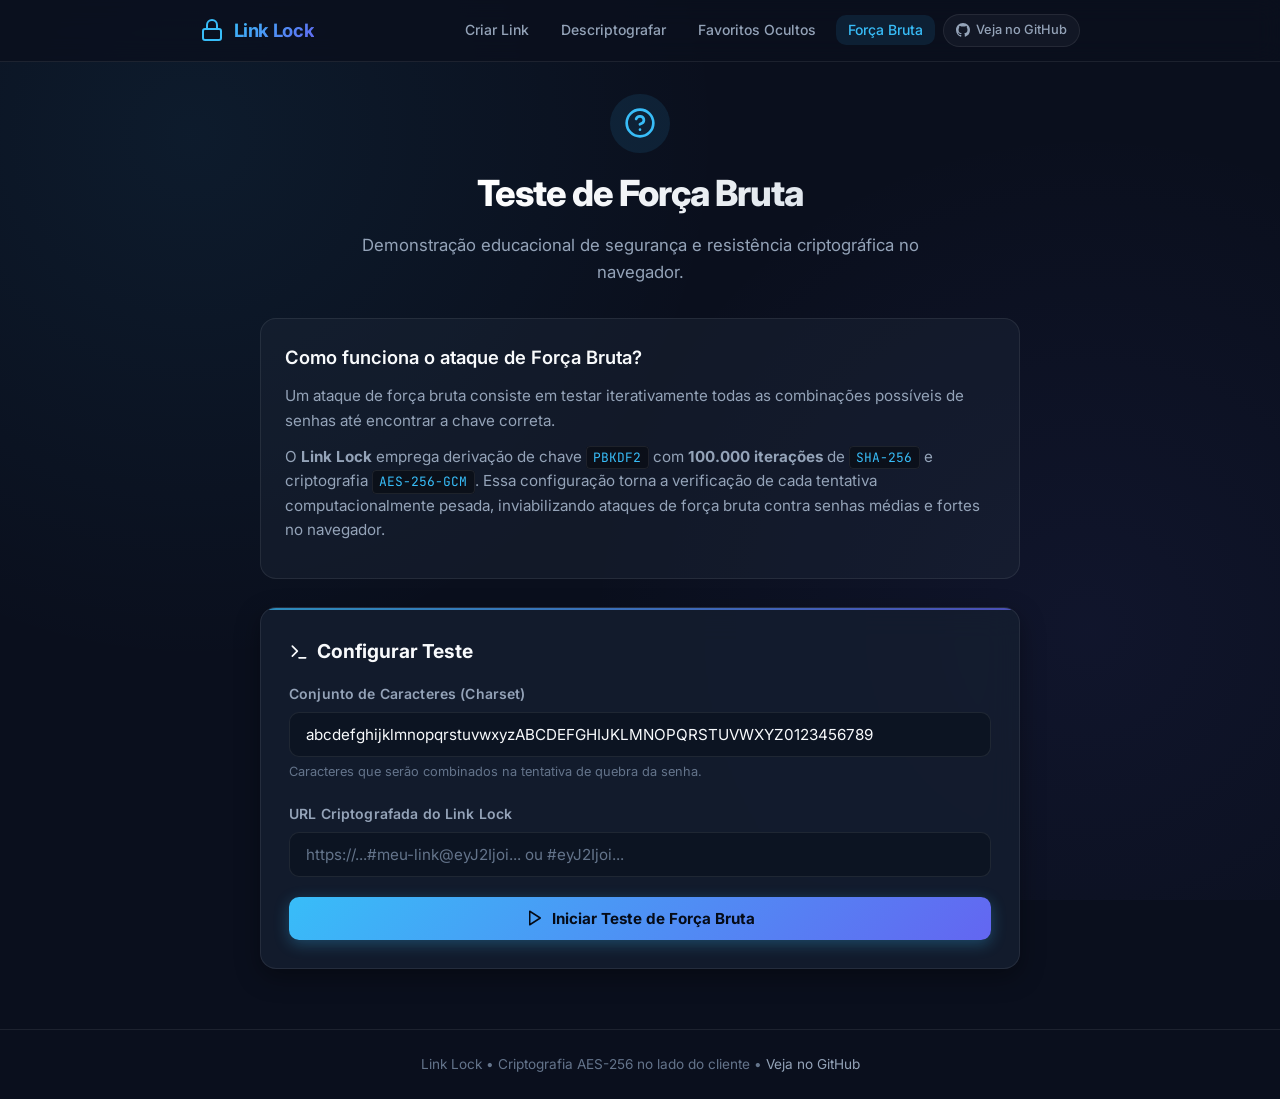
==== bruteforce/index.html @ 28303c62 "feat: interface moderna, tema escuro, traducao PT-BR e links personalizados com verificacao de dupli" ====
<!DOCTYPE html>
<html lang="pt-BR">

<head>
  <!-- Metadados -->
  <meta charset="utf-8" />
  <meta name="author" content="DougRetroGames / Link Lock" />
  <meta name="description" content="Ferramenta de teste de força bruta para links criptografados pelo Link Lock." />
  <meta name="viewport" content="width=device-width, initial-scale=1.0, user-scalable=yes" />

  <link rel="shortcut icon" type="image/x-icon" href="../favicon.ico">

  <title>Link Lock - Teste de Força Bruta</title>

  <!-- Estilos -->
  <link rel="stylesheet" href="../style.css" type="text/css" />

  <!-- Scripts -->
  <script type="text/javascript" src="../b64.js"></script>
  <script type="text/javascript" src="../api.js"></script>
  <script type="text/javascript" src="bruteforce.js"></script>
</head>

<body>
  <!-- Cabeçalho & Navegação -->
  <header class="site-header">
    <div class="header-container">
      <a href="../create" class="brand">
        <svg class="brand-icon" viewBox="0 0 24 24" fill="none" stroke="currentColor" stroke-width="2" stroke-linecap="round" stroke-linejoin="round">
          <rect x="3" y="11" width="18" height="11" rx="2" ry="2"></rect>
          <path d="M7 11V7a5 5 0 0 1 10 0v4"></path>
        </svg>
        <span>Link Lock</span>
      </a>
      <nav>
        <ul class="nav-links">
          <li><a href="../create" class="nav-link">Criar Link</a></li>
          <li><a href="../decrypt" class="nav-link">Descriptografar</a></li>
          <li><a href="../hidden" class="nav-link">Favoritos Ocultos</a></li>
          <li><a href="../bruteforce" class="nav-link active">Força Bruta</a></li>
          <li>
            <a href="https://github.com/dougretrogames/link-lock" target="_blank" class="github-badge" rel="noreferrer">
              <svg width="14" height="14" viewBox="0 0 24 24" fill="currentColor">
                <path d="M12 0C5.37 0 0 5.37 0 12c0 5.31 3.435 9.795 8.205 11.385.6.105.825-.255.825-.57 0-.285-.015-1.23-.015-2.235-3.015.555-3.795-.735-4.035-1.41-.135-.345-.72-1.41-1.23-1.695-.42-.225-1.02-.78-.015-.795.945-.015 1.62.87 1.845 1.23 1.08 1.815 2.805 1.305 3.495.99.105-.78.42-1.305.765-1.605-2.67-.3-5.46-1.335-5.46-5.925 0-1.305.465-2.385 1.23-3.225-.12-.3-.54-1.53.12-3.18 0 0 1.005-.315 3.3 1.23.96-.27 1.98-.405 3-.405s2.04.135 3 .405c2.295-1.56 3.3-1.23 3.3-1.23.66 1.65.24 2.88.12 3.18.765.84 1.23 1.905 1.23 3.225 0 4.605-2.805 5.625-5.475 5.925.435.375.81 1.095.81 2.22 0 1.605-.015 2.895-.015 3.3 0 .315.225.69.825.57A12.02 12.02 0 0024 12c0-6.63-5.37-12-12-12z"/>
              </svg>
              Veja no GitHub
            </a>
          </li>
        </ul>
      </nav>
    </div>
  </header>

  <main class="main-content">
    <!-- Aviso para navegadores sem JavaScript -->
    <noscript>
      <div class="noscript-warning">
        <h3>JavaScript Desativado</h3>
        <p>Você precisa ativar o JavaScript no seu navegador para utilizar a ferramenta de força bruta.</p>
      </div>
    </noscript>

    <!-- Hero Header -->
    <section class="page-header">
      <div style="display: inline-flex; padding: 0.85rem; background: rgba(56, 189, 248, 0.1); border-radius: var(--radius-full); margin-bottom: 0.75rem; color: var(--accent-primary);">
        <svg width="32" height="32" viewBox="0 0 24 24" fill="none" stroke="currentColor" stroke-width="2" stroke-linecap="round" stroke-linejoin="round">
          <circle cx="12" cy="12" r="10"></circle>
          <path d="M9.09 9a3 3 0 0 1 5.83 1c0 2-3 3-3 3"></path>
          <line x1="12" y1="17" x2="12.01" y2="17"></line>
        </svg>
      </div>
      <h1>Teste de Força Bruta</h1>
      <p>Demonstração educacional de segurança e resistência criptográfica no navegador.</p>
    </section>

    <!-- Informações de Segurança -->
    <div class="info-card">
      <h2>Como funciona o ataque de Força Bruta?</h2>
      <p>
        Um ataque de força bruta consiste em testar iterativamente todas as combinações possíveis de senhas até encontrar a chave correta.
      </p>
      <p>
        O <strong>Link Lock</strong> emprega derivação de chave <code>PBKDF2</code> com <strong>100.000 iterações</strong> de <code>SHA-256</code> e criptografia <code>AES-256-GCM</code>. 
        Essa configuração torna a verificação de cada tentativa computacionalmente pesada, inviabilizando ataques de força bruta contra senhas médias e fortes no navegador.
      </p>
    </div>

    <!-- Formulário Principal -->
    <div class="card form">
      <h2 class="card-title">
        <svg width="20" height="20" viewBox="0 0 24 24" fill="none" stroke="currentColor" stroke-width="2" stroke-linecap="round" stroke-linejoin="round">
          <polyline points="4 17 10 11 4 5"></polyline>
          <line x1="12" y1="19" x2="20" y2="19"></line>
        </svg>
        Configurar Teste
      </h2>

      <div class="form-group labeled-input">
        <label for="charset">Conjunto de Caracteres (Charset)</label>
        <input 
          type="text" 
          id="charset" 
          value="abcdefghijklmnopqrstuvwxyzABCDEFGHIJKLMNOPQRSTUVWXYZ0123456789" 
          placeholder="Ex: abcdef012345..." 
          required 
        />
        <small style="color: var(--text-muted); font-size: 0.8rem; display: block; margin-top: 0.35rem;">
          Caracteres que serão combinados na tentativa de quebra da senha.
        </small>
      </div>

      <div class="form-group labeled-input">
        <label for="encrypted-url">URL Criptografada do Link Lock</label>
        <input 
          type="url" 
          id="encrypted-url" 
          placeholder="https://...#meu-link@eyJ2Ijoi... ou #eyJ2Ijoi..." 
          oninput="hideStatus()" 
          required 
        />
      </div>

      <button id="bruteforce-btn" class="btn btn-primary btn-block" onclick="onBruteForce()">
        <svg width="18" height="18" viewBox="0 0 24 24" fill="none" stroke="currentColor" stroke-width="2" stroke-linecap="round" stroke-linejoin="round">
          <polygon points="5 3 19 12 5 21 5 3"></polygon>
        </svg>
        Iniciar Teste de Força Bruta
      </button>

      <div id="status-box" style="margin-top: 1rem; display: none;"></div>
    </div>

    <!-- Área de Saída -->
    <div class="card output" id="output-section" style="display: none;">
      <h2 class="card-title">
        <svg width="20" height="20" viewBox="0 0 24 24" fill="none" stroke="currentColor" stroke-width="2" stroke-linecap="round" stroke-linejoin="round">
          <polyline points="20 6 9 17 4 12"></polyline>
        </svg>
        Senha Descoberta com Sucesso!
      </h2>

      <div class="form-group">
        <label for="output">Senha Revelada</label>
        <div class="output-box">
          <input type="text" id="output" readonly />
        </div>
      </div>
    </div>
  </main>

  <!-- Rodapé -->
  <footer>
    <p>Link Lock &bull; Criptografia AES-256 no lado do cliente &bull; <a href="https://github.com/dougretrogames/link-lock" target="_blank" rel="noreferrer">Veja no GitHub</a></p>
  </footer>
</body>

</html>
---- style.css ----
/**
 * Link Lock - Modern Dark Theme Design System
 * Totalmente em Português do Brasil & Otimizado para UX
 */

@import url('https://fonts.googleapis.com/css2?family=Inter:wght@400;500;600;700&family=JetBrains+Mono:wght@400;500&display=swap');

:root {
  --bg-main: #0a0f1d;
  --bg-card: rgba(21, 30, 48, 0.85);
  --bg-card-hover: rgba(27, 39, 62, 0.95);
  --bg-input: rgba(13, 20, 34, 0.9);
  --bg-input-focus: rgba(15, 23, 42, 1);
  --bg-subtle: rgba(255, 255, 255, 0.04);
  
  --border-color: rgba(255, 255, 255, 0.08);
  --border-focus: #38bdf8;
  --border-glow: rgba(56, 189, 248, 0.25);
  
  --text-primary: #f8fafc;
  --text-secondary: #94a3b8;
  --text-muted: #64748b;
  
  --accent-primary: #38bdf8;
  --accent-primary-hover: #0ea5e9;
  --accent-emerald: #10b981;
  --accent-emerald-hover: #059669;
  --accent-gradient: linear-gradient(135deg, #38bdf8 0%, #6366f1 100%);
  --accent-gradient-hover: linear-gradient(135deg, #0ea5e9 0%, #4f46e5 100%);
  
  --danger: #f43f5e;
  --danger-bg: rgba(244, 63, 94, 0.12);
  --danger-border: rgba(244, 63, 94, 0.35);
  
  --success: #10b981;
  --success-bg: rgba(16, 185, 129, 0.12);
  --success-border: rgba(16, 185, 129, 0.35);
  
  --warning: #f59e0b;
  --warning-bg: rgba(245, 158, 11, 0.12);
  --warning-border: rgba(245, 158, 11, 0.35);

  --radius-sm: 6px;
  --radius-md: 10px;
  --radius-lg: 16px;
  --radius-full: 9999px;
  
  --shadow-sm: 0 2px 8px rgba(0, 0, 0, 0.2);
  --shadow-md: 0 8px 24px rgba(0, 0, 0, 0.35);
  --shadow-lg: 0 16px 40px rgba(0, 0, 0, 0.5);
  --shadow-glow: 0 0 25px rgba(56, 189, 248, 0.2);
  
  --transition-fast: 0.15s ease;
  --transition-normal: 0.25s cubic-bezier(0.4, 0, 0.2, 1);
}

/* Reset e Base */
*, *::before, *::after {
  box-sizing: border-box;
  margin: 0;
  padding: 0;
}

html {
  font-family: 'Inter', -apple-system, BlinkMacSystemFont, "Segoe UI", Roboto, sans-serif;
  background-color: var(--bg-main);
  color: var(--text-primary);
  line-height: 1.6;
  -webkit-font-smoothing: antialiased;
  -moz-osx-font-smoothing: grayscale;
  min-height: 100%;
}

body {
  min-height: 100vh;
  display: flex;
  flex-direction: column;
  background: 
    radial-gradient(circle at 15% 15%, rgba(56, 189, 248, 0.07) 0%, transparent 40%),
    radial-gradient(circle at 85% 70%, rgba(99, 102, 241, 0.07) 0%, transparent 40%),
    var(--bg-main);
  background-attachment: fixed;
  padding: 0;
  margin: 0;
}

/* Header & Navbar */
.site-header {
  border-bottom: 1px solid var(--border-color);
  background: rgba(10, 15, 29, 0.8);
  backdrop-filter: blur(12px);
  -webkit-backdrop-filter: blur(12px);
  position: sticky;
  top: 0;
  z-index: 100;
}

.header-container {
  max-width: 920px;
  margin: 0 auto;
  padding: 0.85rem 1.25rem;
  display: flex;
  justify-content: space-between;
  align-items: center;
  flex-wrap: wrap;
  gap: 0.75rem;
}

.brand {
  display: flex;
  align-items: center;
  gap: 0.6rem;
  text-decoration: none;
  color: var(--text-primary);
  font-weight: 700;
  font-size: 1.15rem;
  letter-spacing: -0.02em;
}

.brand-icon {
  width: 24px;
  height: 24px;
  color: var(--accent-primary);
}

.brand span {
  background: var(--accent-gradient);
  -webkit-background-clip: text;
  -webkit-text-fill-color: transparent;
}

.nav-links {
  display: flex;
  align-items: center;
  gap: 0.5rem;
  list-style: none;
  flex-wrap: wrap;
}

.nav-link {
  color: var(--text-secondary);
  text-decoration: none;
  font-size: 0.875rem;
  font-weight: 500;
  padding: 0.4rem 0.75rem;
  border-radius: var(--radius-md);
  transition: all var(--transition-fast);
}

.nav-link:hover {
  color: var(--text-primary);
  background: var(--bg-subtle);
}

.nav-link.active {
  color: var(--accent-primary);
  background: rgba(56, 189, 248, 0.1);
}

.github-badge {
  display: inline-flex;
  align-items: center;
  gap: 0.4rem;
  color: var(--text-secondary);
  background: var(--bg-subtle);
  border: 1px solid var(--border-color);
  padding: 0.35rem 0.75rem;
  border-radius: var(--radius-full);
  font-size: 0.8rem;
  font-weight: 500;
  text-decoration: none;
  transition: all var(--transition-fast);
}

.github-badge:hover {
  color: var(--text-primary);
  border-color: rgba(255, 255, 255, 0.2);
  background: rgba(255, 255, 255, 0.08);
}

/* Layout Principal */
.main-content {
  flex: 1;
  max-width: 800px;
  width: 100%;
  margin: 2rem auto;
  padding: 0 1.25rem;
}

/* Hero & Cabeçalhos de Página */
.page-header {
  text-align: center;
  margin-bottom: 2rem;
}

.page-header h1 {
  font-size: 2.25rem;
  font-weight: 800;
  letter-spacing: -0.03em;
  margin-bottom: 0.6rem;
  background: linear-gradient(135deg, #ffffff 30%, #cbd5e1 100%);
  -webkit-background-clip: text;
  -webkit-text-fill-color: transparent;
}

.page-header p {
  color: var(--text-secondary);
  font-size: 1.05rem;
  max-width: 580px;
  margin: 0 auto;
}

/* Cards e Contêineres */
.card {
  background: var(--bg-card);
  border: 1px solid var(--border-color);
  border-radius: var(--radius-lg);
  padding: 1.75rem;
  box-shadow: var(--shadow-md);
  backdrop-filter: blur(16px);
  -webkit-backdrop-filter: blur(16px);
  margin-bottom: 1.75rem;
  position: relative;
  overflow: hidden;
  transition: border-color var(--transition-normal);
}

.card::before {
  content: '';
  position: absolute;
  top: 0;
  left: 0;
  right: 0;
  height: 2px;
  background: var(--accent-gradient);
  opacity: 0.7;
}

.card-title {
  font-size: 1.2rem;
  font-weight: 700;
  margin-bottom: 1rem;
  color: var(--text-primary);
  display: flex;
  align-items: center;
  gap: 0.5rem;
}

.info-card {
  background: rgba(30, 41, 59, 0.4);
  border: 1px solid var(--border-color);
  border-radius: var(--radius-lg);
  padding: 1.5rem;
  margin-bottom: 1.75rem;
}

.info-card h2 {
  font-size: 1.15rem;
  font-weight: 600;
  margin-bottom: 0.75rem;
  color: var(--text-primary);
}

.info-card p {
  color: var(--text-secondary);
  font-size: 0.95rem;
  margin-bottom: 0.75rem;
  line-height: 1.6;
}

.info-card ul, .info-card ol {
  padding-left: 1.25rem;
  color: var(--text-secondary);
  font-size: 0.95rem;
}

.info-card li {
  margin-bottom: 0.5rem;
}

.info-card a, p a {
  color: var(--accent-primary);
  text-decoration: none;
  transition: color var(--transition-fast);
}

.info-card a:hover, p a:hover {
  text-decoration: underline;
  color: #7dd3fc;
}

/* Badges e Pílulas */
.badge {
  display: inline-flex;
  align-items: center;
  gap: 0.35rem;
  padding: 0.25rem 0.65rem;
  border-radius: var(--radius-full);
  font-size: 0.75rem;
  font-weight: 600;
  text-transform: uppercase;
  letter-spacing: 0.05em;
}

.badge-privacy {
  background: rgba(16, 185, 129, 0.15);
  color: var(--accent-emerald);
  border: 1px solid rgba(16, 185, 129, 0.3);
}

.badge-info {
  background: rgba(56, 189, 248, 0.15);
  color: var(--accent-primary);
  border: 1px solid rgba(56, 189, 248, 0.3);
}

/* Formulários & Campos de Entrada */
.form-group, .labeled-input {
  margin-bottom: 1.25rem;
}

label {
  display: block;
  font-size: 0.875rem;
  font-weight: 600;
  color: var(--text-secondary);
  margin-bottom: 0.4rem;
  letter-spacing: 0.01em;
}

.input-wrapper {
  position: relative;
  display: flex;
  align-items: center;
}

input[type="text"],
input[type="url"],
input[type="password"],
textarea {
  width: 100%;
  padding: 0.75rem 1rem;
  background: var(--bg-input);
  border: 1px solid var(--border-color);
  border-radius: var(--radius-md);
  color: var(--text-primary);
  font-family: inherit;
  font-size: 0.95rem;
  transition: all var(--transition-fast);
  outline: none;
}

input[type="password"].has-toggle,
input[type="text"].has-toggle {
  padding-right: 2.75rem;
}

input[type="text"]:focus,
input[type="url"]:focus,
input[type="password"]:focus,
textarea:focus {
  background: var(--bg-input-focus);
  border-color: var(--border-focus);
  box-shadow: var(--shadow-glow);
}

input::placeholder,
textarea::placeholder {
  color: var(--text-muted);
}

textarea {
  resize: vertical;
  min-height: 70px;
}

.input-icon-btn {
  position: absolute;
  right: 0.65rem;
  background: none;
  border: none;
  color: var(--text-muted);
  cursor: pointer;
  padding: 0.35rem;
  display: flex;
  align-items: center;
  justify-content: center;
  border-radius: var(--radius-sm);
  transition: color var(--transition-fast);
}

.input-icon-btn:hover {
  color: var(--text-primary);
}

/* Custom Slug Container & Input Prefix */
.slug-input-group {
  display: flex;
  align-items: center;
  background: var(--bg-input);
  border: 1px solid var(--border-color);
  border-radius: var(--radius-md);
  overflow: hidden;
  transition: all var(--transition-fast);
}

.slug-input-group:focus-within {
  border-color: var(--border-focus);
  box-shadow: var(--shadow-glow);
  background: var(--bg-input-focus);
}

.slug-prefix {
  padding: 0.75rem 0.5rem 0.75rem 0.85rem;
  color: var(--accent-primary);
  font-family: 'JetBrains Mono', monospace;
  font-size: 0.85rem;
  user-select: none;
  background: rgba(56, 189, 248, 0.05);
  border-right: 1px solid var(--border-color);
}

.slug-input-group input {
  border: none !important;
  background: transparent !important;
  box-shadow: none !important;
  padding-left: 0.75rem;
}

.slug-status {
  font-size: 0.82rem;
  margin-top: 0.4rem;
  display: flex;
  align-items: center;
  gap: 0.4rem;
  transition: all var(--transition-fast);
}

.slug-status.available {
  color: var(--accent-emerald);
}

.slug-status.exists {
  color: var(--warning);
}

/* Split Rows (Senhas lado a lado) */
.split-row {
  display: grid;
  grid-template-columns: 1fr 1fr;
  gap: 1rem;
}

@media (max-width: 600px) {
  .split-row {
    grid-template-columns: 1fr;
    gap: 0;
  }
}

/* Checkboxes & Toggles */
.checkbox-group {
  display: flex;
  align-items: center;
  gap: 0.6rem;
  margin-bottom: 0.75rem;
  cursor: pointer;
}

.checkbox-group input[type="checkbox"] {
  appearance: none;
  -webkit-appearance: none;
  width: 18px;
  height: 18px;
  border: 1.5px solid var(--border-color);
  border-radius: 4px;
  background: var(--bg-input);
  cursor: pointer;
  display: grid;
  place-content: center;
  transition: all var(--transition-fast);
}

.checkbox-group input[type="checkbox"]:checked {
  background: var(--accent-primary);
  border-color: var(--accent-primary);
}

.checkbox-group input[type="checkbox"]:checked::before {
  content: "";
  width: 9px;
  height: 5px;
  border-left: 2px solid #000;
  border-bottom: 2px solid #000;
  transform: rotate(-45deg) translate(1px, -1px);
}

.checkbox-group label {
  margin-bottom: 0;
  cursor: pointer;
  user-select: none;
  font-weight: 500;
  font-size: 0.9rem;
}

/* Opções Avançadas (Details / Summary) */
details {
  border: 1px solid var(--border-color);
  border-radius: var(--radius-md);
  background: var(--bg-subtle);
  padding: 0.75rem 1rem;
  margin-bottom: 1.25rem;
  transition: background var(--transition-fast);
}

details[open] {
  background: rgba(255, 255, 255, 0.03);
}

summary {
  cursor: pointer;
  font-size: 0.9rem;
  font-weight: 600;
  color: var(--text-secondary);
  user-select: none;
  display: flex;
  align-items: center;
  justify-content: space-between;
  list-style: none;
}

summary::-webkit-details-marker {
  display: none;
}

summary::after {
  content: '▼';
  font-size: 0.7rem;
  transition: transform var(--transition-fast);
  color: var(--text-muted);
}

details[open] summary::after {
  transform: rotate(180deg);
}

.details-content {
  margin-top: 1rem;
  padding-top: 0.75rem;
  border-top: 1px solid var(--border-color);
}

/* Botões */
.btn {
  display: inline-flex;
  align-items: center;
  justify-content: center;
  gap: 0.5rem;
  padding: 0.75rem 1.4rem;
  font-size: 0.95rem;
  font-weight: 600;
  border-radius: var(--radius-md);
  border: none;
  cursor: pointer;
  text-decoration: none;
  transition: all var(--transition-fast);
  white-space: nowrap;
  font-family: inherit;
}

.btn-sm {
  padding: 0.4rem 0.75rem;
  font-size: 0.8rem;
  border-radius: var(--radius-sm);
}

.btn-primary {
  background: var(--accent-gradient);
  color: #050b17;
  font-weight: 700;
  box-shadow: 0 4px 15px rgba(56, 189, 248, 0.3);
}

.btn-primary:hover {
  background: var(--accent-gradient-hover);
  transform: translateY(-1px);
  box-shadow: 0 6px 20px rgba(56, 189, 248, 0.45);
}

.btn-primary:active {
  transform: translateY(0);
}

.btn-secondary {
  background: rgba(255, 255, 255, 0.08);
  color: var(--text-primary);
  border: 1px solid var(--border-color);
}

.btn-secondary:hover {
  background: rgba(255, 255, 255, 0.14);
  border-color: rgba(255, 255, 255, 0.2);
}

.btn-danger {
  background: rgba(244, 63, 94, 0.15);
  color: #fda4af;
  border: 1px solid rgba(244, 63, 94, 0.3);
}

.btn-danger:hover {
  background: rgba(244, 63, 94, 0.25);
  border-color: rgba(244, 63, 94, 0.5);
  color: #fff;
}

.btn-block {
  width: 100%;
}

.btn-group {
  display: flex;
  flex-wrap: wrap;
  gap: 0.6rem;
  margin-top: 0.75rem;
}

/* Área de Saída (Output Box) */
.output-box {
  background: rgba(10, 15, 29, 0.9);
  border: 1px solid var(--border-color);
  border-radius: var(--radius-md);
  padding: 1.25rem;
  margin-top: 1rem;
}

.output-box input {
  font-family: 'JetBrains Mono', monospace;
  font-size: 0.85rem;
  color: #7dd3fc;
  background: rgba(0, 0, 0, 0.4);
}

/* Histórico de Links Salvos */
.history-list {
  display: flex;
  flex-direction: column;
  gap: 0.75rem;
  margin-top: 1rem;
}

.history-item {
  background: rgba(13, 20, 34, 0.7);
  border: 1px solid var(--border-color);
  border-radius: var(--radius-md);
  padding: 0.9rem 1.1rem;
  display: flex;
  justify-content: space-between;
  align-items: center;
  flex-wrap: wrap;
  gap: 0.75rem;
  transition: all var(--transition-fast);
}

.history-item:hover {
  border-color: rgba(56, 189, 248, 0.3);
  background: rgba(17, 26, 46, 0.9);
}

.history-info {
  display: flex;
  flex-direction: column;
  gap: 0.2rem;
  overflow: hidden;
  max-width: 100%;
}

.history-slug {
  font-weight: 700;
  color: var(--accent-primary);
  font-family: 'JetBrains Mono', monospace;
  font-size: 0.9rem;
}

.history-target {
  font-size: 0.8rem;
  color: var(--text-muted);
  white-space: nowrap;
  overflow: hidden;
  text-overflow: ellipsis;
  max-width: 320px;
}

.history-date {
  font-size: 0.75rem;
  color: var(--text-muted);
}

.history-actions {
  display: flex;
  align-items: center;
  gap: 0.4rem;
}

/* Toast / Alerta de Sucesso */
.alert-toast {
  display: flex;
  align-items: center;
  gap: 0.5rem;
  font-size: 0.875rem;
  color: var(--accent-emerald);
  margin-top: 0.5rem;
  opacity: 0;
  transform: translateY(4px);
  transition: all var(--transition-normal);
}

.alert-toast.visible {
  opacity: 1;
  transform: translateY(0);
}

/* Caixas de Erro & Aviso */
.error-banner {
  background: var(--danger-bg);
  border: 1px solid var(--danger-border);
  border-radius: var(--radius-md);
  padding: 1.25rem;
  color: #fecdd3;
  margin-bottom: 1.5rem;
  text-align: center;
}

.error-banner h3 {
  color: var(--danger);
  font-size: 1.1rem;
  margin-bottom: 0.5rem;
  display: flex;
  align-items: center;
  justify-content: center;
  gap: 0.4rem;
}

.error-banner p {
  color: #fda4af;
  font-size: 0.92rem;
  margin-bottom: 1rem;
}

.error-banner .btn-group {
  justify-content: center;
}

.noscript-warning {
  background: var(--warning-bg);
  border: 1px solid var(--warning-border);
  border-radius: var(--radius-lg);
  padding: 1.5rem;
  color: #fef3c7;
  margin-bottom: 1.5rem;
}

.noscript-warning h3 {
  color: var(--warning);
  margin-bottom: 0.5rem;
}

.noscript-warning p {
  color: #fde68a;
  font-size: 0.95rem;
  line-height: 1.6;
  margin-bottom: 0.75rem;
}

/* Dica de Senha (Hint) */
.hint-badge {
  display: inline-flex;
  align-items: center;
  gap: 0.5rem;
  background: rgba(99, 102, 241, 0.15);
  border: 1px solid rgba(99, 102, 241, 0.3);
  color: #a5b4fc;
  padding: 0.6rem 1rem;
  border-radius: var(--radius-md);
  font-size: 0.95rem;
  margin-bottom: 1.25rem;
  width: 100%;
}

/* Bookmark Draggable Button */
.bookmark-btn {
  display: inline-flex;
  align-items: center;
  justify-content: center;
  gap: 0.5rem;
  padding: 0.85rem 1.5rem;
  background: rgba(56, 189, 248, 0.1);
  color: var(--accent-primary);
  border: 2px dashed var(--accent-primary);
  border-radius: var(--radius-md);
  font-weight: 700;
  text-decoration: none;
  cursor: grab;
  transition: all var(--transition-fast);
  margin: 0.75rem 0;
  user-select: none;
}

.bookmark-btn:hover {
  background: rgba(56, 189, 248, 0.2);
  border-style: solid;
  transform: translateY(-2px);
  box-shadow: var(--shadow-glow);
}

.bookmark-btn[aria-disabled="true"] {
  opacity: 0.4;
  cursor: not-allowed;
  pointer-events: none;
  border-color: var(--text-muted);
  color: var(--text-muted);
}

/* Inline button container */
.inline-button-container {
  display: flex;
  gap: 0.5rem;
  width: 100%;
}

.inline-button-container input {
  flex: 1;
}

/* Código em linha */
code {
  font-family: 'JetBrains Mono', monospace;
  background: rgba(0, 0, 0, 0.4);
  border: 1px solid var(--border-color);
  padding: 0.15rem 0.4rem;
  border-radius: 4px;
  font-size: 0.85em;
  color: #38bdf8;
}

/* Separadores */
hr {
  border: 0;
  border-top: 1px solid var(--border-color);
  margin: 2rem 0;
}

/* Rodapé */
footer {
  margin-top: auto;
  border-top: 1px solid var(--border-color);
  background: rgba(10, 15, 29, 0.6);
  padding: 1.5rem 1.25rem;
  text-align: center;
  color: var(--text-muted);
  font-size: 0.85rem;
}

footer a {
  color: var(--text-secondary);
  text-decoration: none;
  transition: color var(--transition-fast);
}

footer a:hover {
  color: var(--accent-primary);
}

/* Responsividade adicional */
@media (max-width: 640px) {
  .header-container {
    flex-direction: column;
    align-items: flex-start;
  }
  
  .nav-links {
    width: 100%;
    overflow-x: auto;
    padding-bottom: 0.25rem;
  }
  
  .card {
    padding: 1.25rem;
  }
  
  .page-header h1 {
    font-size: 1.75rem;
  }
  
  .btn-group {
    flex-direction: column;
  }
  
  .btn {
    width: 100%;
  }

  .inline-button-container {
    flex-direction: column;
  }

  .history-item {
    flex-direction: column;
    align-items: flex-start;
  }

  .history-actions {
    width: 100%;
    justify-content: flex-end;
  }
}
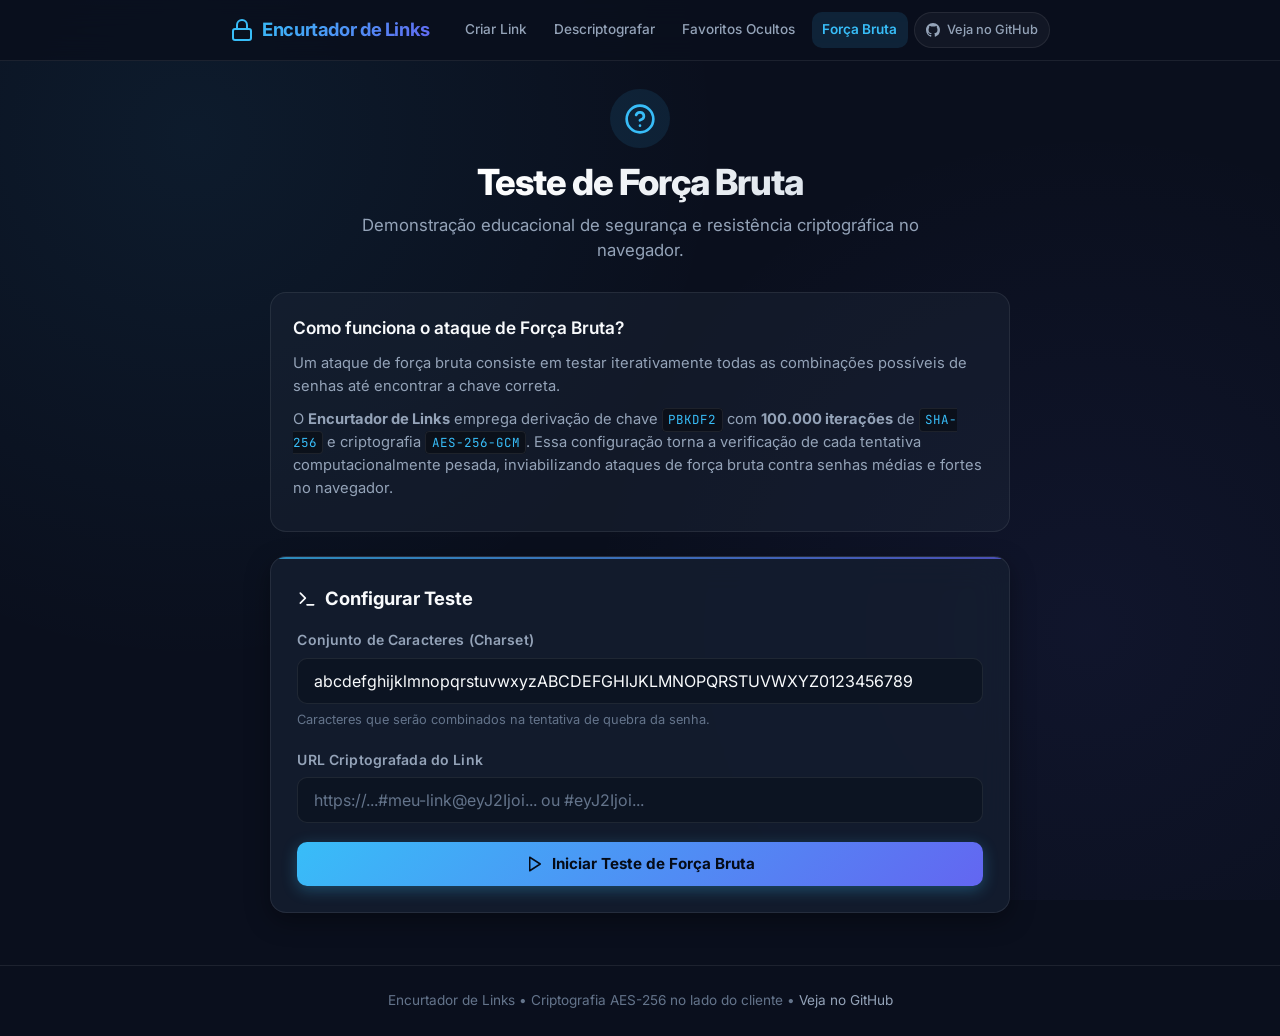
==== commit 2b10336d: "refactor: renomear projeto para Encurtador de Links e atualizar documentacao README completa em PT-B" ====
--- a/bruteforce/index.html
+++ b/bruteforce/index.html
@@ -4,13 +4,13 @@
 <head>
   <!-- Metadados -->
   <meta charset="utf-8" />
-  <meta name="author" content="DougRetroGames / Link Lock" />
-  <meta name="description" content="Ferramenta de teste de força bruta para links criptografados pelo Link Lock." />
-  <meta name="viewport" content="width=device-width, initial-scale=1.0, user-scalable=yes" />
+  <meta name="author" content="DougRetroGames / Encurtador de Links" />
+  <meta name="description" content="Ferramenta de teste de força bruta para links criptografados pelo Encurtador de Links." />
+  <meta name="viewport" content="width=device-width, initial-scale=1.0, viewport-fit=cover" />
 
   <link rel="shortcut icon" type="image/x-icon" href="../favicon.ico">
 
-  <title>Link Lock - Teste de Força Bruta</title>
+  <title>Encurtador de Links - Teste de Força Bruta</title>
 
   <!-- Estilos -->
   <link rel="stylesheet" href="../style.css" type="text/css" />
@@ -30,7 +30,7 @@
           <rect x="3" y="11" width="18" height="11" rx="2" ry="2"></rect>
           <path d="M7 11V7a5 5 0 0 1 10 0v4"></path>
         </svg>
-        <span>Link Lock</span>
+        <span>Encurtador de Links</span>
       </a>
       <nav>
         <ul class="nav-links">
@@ -39,7 +39,7 @@
           <li><a href="../hidden" class="nav-link">Favoritos Ocultos</a></li>
           <li><a href="../bruteforce" class="nav-link active">Força Bruta</a></li>
           <li>
-            <a href="https://github.com/dougretrogames/link-lock" target="_blank" class="github-badge" rel="noreferrer">
+            <a href="https://github.com/dougretrogames/encurtador" target="_blank" class="github-badge" rel="noreferrer">
               <svg width="14" height="14" viewBox="0 0 24 24" fill="currentColor">
                 <path d="M12 0C5.37 0 0 5.37 0 12c0 5.31 3.435 9.795 8.205 11.385.6.105.825-.255.825-.57 0-.285-.015-1.23-.015-2.235-3.015.555-3.795-.735-4.035-1.41-.135-.345-.72-1.41-1.23-1.695-.42-.225-1.02-.78-.015-.795.945-.015 1.62.87 1.845 1.23 1.08 1.815 2.805 1.305 3.495.99.105-.78.42-1.305.765-1.605-2.67-.3-5.46-1.335-5.46-5.925 0-1.305.465-2.385 1.23-3.225-.12-.3-.54-1.53.12-3.18 0 0 1.005-.315 3.3 1.23.96-.27 1.98-.405 3-.405s2.04.135 3 .405c2.295-1.56 3.3-1.23 3.3-1.23.66 1.65.24 2.88.12 3.18.765.84 1.23 1.905 1.23 3.225 0 4.605-2.805 5.625-5.475 5.925.435.375.81 1.095.81 2.22 0 1.605-.015 2.895-.015 3.3 0 .315.225.69.825.57A12.02 12.02 0 0024 12c0-6.63-5.37-12-12-12z"/>
               </svg>
@@ -80,7 +80,7 @@
         Um ataque de força bruta consiste em testar iterativamente todas as combinações possíveis de senhas até encontrar a chave correta.
       </p>
       <p>
-        O <strong>Link Lock</strong> emprega derivação de chave <code>PBKDF2</code> com <strong>100.000 iterações</strong> de <code>SHA-256</code> e criptografia <code>AES-256-GCM</code>. 
+        O <strong>Encurtador de Links</strong> emprega derivação de chave <code>PBKDF2</code> com <strong>100.000 iterações</strong> de <code>SHA-256</code> e criptografia <code>AES-256-GCM</code>. 
         Essa configuração torna a verificação de cada tentativa computacionalmente pesada, inviabilizando ataques de força bruta contra senhas médias e fortes no navegador.
       </p>
     </div>
@@ -110,7 +110,7 @@
       </div>
 
       <div class="form-group labeled-input">
-        <label for="encrypted-url">URL Criptografada do Link Lock</label>
+        <label for="encrypted-url">URL Criptografada do Link</label>
         <input 
           type="url" 
           id="encrypted-url" 
@@ -150,7 +150,7 @@
 
   <!-- Rodapé -->
   <footer>
-    <p>Link Lock &bull; Criptografia AES-256 no lado do cliente &bull; <a href="https://github.com/dougretrogames/link-lock" target="_blank" rel="noreferrer">Veja no GitHub</a></p>
+    <p>Encurtador de Links &bull; Criptografia AES-256 no lado do cliente &bull; <a href="https://github.com/dougretrogames/encurtador" target="_blank" rel="noreferrer">Veja no GitHub</a></p>
   </footer>
 </body>
 
--- a/style.css
+++ b/style.css
@@ -1,6 +1,6 @@
 /**
- * Link Lock - Modern Dark Theme Design System
- * Totalmente em Português do Brasil & Otimizado para UX
+ * Encurtador de Links - Modern Dark Theme Design System
+ * 100% Adaptado e Otimizado para Dispositivos Móveis & Desktops
  */
 
 @import url('https://fonts.googleapis.com/css2?family=Inter:wght@400;500;600;700&family=JetBrains+Mono:wght@400;500&display=swap');
@@ -52,6 +52,8 @@
   
   --transition-fast: 0.15s ease;
   --transition-normal: 0.25s cubic-bezier(0.4, 0, 0.2, 1);
+
+  --touch-target: 44px;
 }
 
 /* Reset e Base */
@@ -59,6 +61,7 @@
   box-sizing: border-box;
   margin: 0;
   padding: 0;
+  -webkit-tap-highlight-color: transparent;
 }
 
 html {
@@ -69,10 +72,13 @@
   -webkit-font-smoothing: antialiased;
   -moz-osx-font-smoothing: grayscale;
   min-height: 100%;
+  text-size-adjust: 100%;
+  -webkit-text-size-adjust: 100%;
 }
 
 body {
   min-height: 100vh;
+  min-height: -webkit-fill-available;
   display: flex;
   flex-direction: column;
   background: 
@@ -82,45 +88,48 @@
   background-attachment: fixed;
   padding: 0;
   margin: 0;
+  overflow-x: hidden;
 }
 
 /* Header & Navbar */
 .site-header {
   border-bottom: 1px solid var(--border-color);
-  background: rgba(10, 15, 29, 0.8);
-  backdrop-filter: blur(12px);
-  -webkit-backdrop-filter: blur(12px);
+  background: rgba(10, 15, 29, 0.88);
+  backdrop-filter: blur(14px);
+  -webkit-backdrop-filter: blur(14px);
   position: sticky;
   top: 0;
   z-index: 100;
+  width: 100%;
 }
 
 .header-container {
-  max-width: 920px;
+  max-width: 860px;
   margin: 0 auto;
-  padding: 0.85rem 1.25rem;
+  padding: 0.75rem 1.25rem;
   display: flex;
   justify-content: space-between;
   align-items: center;
-  flex-wrap: wrap;
   gap: 0.75rem;
 }
 
 .brand {
   display: flex;
   align-items: center;
-  gap: 0.6rem;
+  gap: 0.5rem;
   text-decoration: none;
   color: var(--text-primary);
   font-weight: 700;
   font-size: 1.15rem;
   letter-spacing: -0.02em;
+  flex-shrink: 0;
 }
 
 .brand-icon {
   width: 24px;
   height: 24px;
   color: var(--accent-primary);
+  flex-shrink: 0;
 }
 
 .brand span {
@@ -132,19 +141,22 @@
 .nav-links {
   display: flex;
   align-items: center;
-  gap: 0.5rem;
+  gap: 0.4rem;
   list-style: none;
-  flex-wrap: wrap;
 }
 
 .nav-link {
   color: var(--text-secondary);
   text-decoration: none;
-  font-size: 0.875rem;
+  font-size: 0.85rem;
   font-weight: 500;
-  padding: 0.4rem 0.75rem;
+  padding: 0.4rem 0.65rem;
   border-radius: var(--radius-md);
   transition: all var(--transition-fast);
+  white-space: nowrap;
+  display: inline-flex;
+  align-items: center;
+  min-height: 36px;
 }
 
 .nav-link:hover {
@@ -154,7 +166,8 @@
 
 .nav-link.active {
   color: var(--accent-primary);
-  background: rgba(56, 189, 248, 0.1);
+  background: rgba(56, 189, 248, 0.12);
+  font-weight: 600;
 }
 
 .github-badge {
@@ -164,12 +177,14 @@
   color: var(--text-secondary);
   background: var(--bg-subtle);
   border: 1px solid var(--border-color);
-  padding: 0.35rem 0.75rem;
+  padding: 0.35rem 0.7rem;
   border-radius: var(--radius-full);
   font-size: 0.8rem;
   font-weight: 500;
   text-decoration: none;
   transition: all var(--transition-fast);
+  white-space: nowrap;
+  min-height: 36px;
 }
 
 .github-badge:hover {
@@ -181,23 +196,24 @@
 /* Layout Principal */
 .main-content {
   flex: 1;
-  max-width: 800px;
+  max-width: 780px;
   width: 100%;
-  margin: 2rem auto;
+  margin: 1.75rem auto;
   padding: 0 1.25rem;
 }
 
 /* Hero & Cabeçalhos de Página */
 .page-header {
   text-align: center;
-  margin-bottom: 2rem;
+  margin-bottom: 1.75rem;
 }
 
 .page-header h1 {
-  font-size: 2.25rem;
+  font-size: clamp(1.6rem, 5vw, 2.25rem);
   font-weight: 800;
   letter-spacing: -0.03em;
-  margin-bottom: 0.6rem;
+  line-height: 1.25;
+  margin-bottom: 0.5rem;
   background: linear-gradient(135deg, #ffffff 30%, #cbd5e1 100%);
   -webkit-background-clip: text;
   -webkit-text-fill-color: transparent;
@@ -205,9 +221,10 @@
 
 .page-header p {
   color: var(--text-secondary);
-  font-size: 1.05rem;
+  font-size: clamp(0.92rem, 2.5vw, 1.05rem);
   max-width: 580px;
   margin: 0 auto;
+  line-height: 1.5;
 }
 
 /* Cards e Contêineres */
@@ -215,11 +232,11 @@
   background: var(--bg-card);
   border: 1px solid var(--border-color);
   border-radius: var(--radius-lg);
-  padding: 1.75rem;
+  padding: 1.65rem;
   box-shadow: var(--shadow-md);
   backdrop-filter: blur(16px);
   -webkit-backdrop-filter: blur(16px);
-  margin-bottom: 1.75rem;
+  margin-bottom: 1.5rem;
   position: relative;
   overflow: hidden;
   transition: border-color var(--transition-normal);
@@ -237,7 +254,7 @@
 }
 
 .card-title {
-  font-size: 1.2rem;
+  font-size: 1.15rem;
   font-weight: 700;
   margin-bottom: 1rem;
   color: var(--text-primary);
@@ -250,32 +267,32 @@
   background: rgba(30, 41, 59, 0.4);
   border: 1px solid var(--border-color);
   border-radius: var(--radius-lg);
-  padding: 1.5rem;
-  margin-bottom: 1.75rem;
+  padding: 1.35rem;
+  margin-bottom: 1.5rem;
 }
 
 .info-card h2 {
-  font-size: 1.15rem;
+  font-size: 1.08rem;
   font-weight: 600;
-  margin-bottom: 0.75rem;
+  margin-bottom: 0.65rem;
   color: var(--text-primary);
 }
 
 .info-card p {
   color: var(--text-secondary);
-  font-size: 0.95rem;
-  margin-bottom: 0.75rem;
-  line-height: 1.6;
+  font-size: 0.92rem;
+  margin-bottom: 0.65rem;
+  line-height: 1.55;
 }
 
 .info-card ul, .info-card ol {
   padding-left: 1.25rem;
   color: var(--text-secondary);
-  font-size: 0.95rem;
+  font-size: 0.92rem;
 }
 
 .info-card li {
-  margin-bottom: 0.5rem;
+  margin-bottom: 0.45rem;
 }
 
 .info-card a, p a {
@@ -300,6 +317,7 @@
   font-weight: 600;
   text-transform: uppercase;
   letter-spacing: 0.05em;
+  line-height: 1;
 }
 
 .badge-privacy {
@@ -316,7 +334,7 @@
 
 /* Formulários & Campos de Entrada */
 .form-group, .labeled-input {
-  margin-bottom: 1.25rem;
+  margin-bottom: 1.15rem;
 }
 
 label {
@@ -332,6 +350,7 @@
   position: relative;
   display: flex;
   align-items: center;
+  width: 100%;
 }
 
 input[type="text"],
@@ -345,14 +364,15 @@
   border-radius: var(--radius-md);
   color: var(--text-primary);
   font-family: inherit;
-  font-size: 0.95rem;
+  font-size: 1rem; /* 16px no mobile previne zoom indesejado no iOS Safari */
   transition: all var(--transition-fast);
   outline: none;
+  min-height: var(--touch-target);
 }
 
 input[type="password"].has-toggle,
 input[type="text"].has-toggle {
-  padding-right: 2.75rem;
+  padding-right: 3rem;
 }
 
 input[type="text"]:focus,
@@ -371,17 +391,19 @@
 
 textarea {
   resize: vertical;
-  min-height: 70px;
+  min-height: 75px;
+  padding: 0.75rem 1rem;
 }
 
 .input-icon-btn {
   position: absolute;
-  right: 0.65rem;
+  right: 0.4rem;
+  width: 40px;
+  height: 40px;
   background: none;
   border: none;
   color: var(--text-muted);
   cursor: pointer;
-  padding: 0.35rem;
   display: flex;
   align-items: center;
   justify-content: center;
@@ -389,7 +411,7 @@
   transition: color var(--transition-fast);
 }
 
-.input-icon-btn:hover {
+.input-icon-btn:hover, .input-icon-btn:active {
   color: var(--text-primary);
 }
 
@@ -402,6 +424,7 @@
   border-radius: var(--radius-md);
   overflow: hidden;
   transition: all var(--transition-fast);
+  width: 100%;
 }
 
 .slug-input-group:focus-within {
@@ -411,13 +434,15 @@
 }
 
 .slug-prefix {
-  padding: 0.75rem 0.5rem 0.75rem 0.85rem;
+  padding: 0.75rem 0.6rem 0.75rem 0.85rem;
   color: var(--accent-primary);
   font-family: 'JetBrains Mono', monospace;
-  font-size: 0.85rem;
+  font-size: 0.9rem;
+  font-weight: 600;
   user-select: none;
   background: rgba(56, 189, 248, 0.05);
   border-right: 1px solid var(--border-color);
+  flex-shrink: 0;
 }
 
 .slug-input-group input {
@@ -425,15 +450,23 @@
   background: transparent !important;
   box-shadow: none !important;
   padding-left: 0.75rem;
+  flex: 1;
+  min-width: 0;
 }
 
 .slug-status {
   font-size: 0.82rem;
   margin-top: 0.4rem;
   display: flex;
-  align-items: center;
+  align-items: flex-start;
   gap: 0.4rem;
   transition: all var(--transition-fast);
+  line-height: 1.4;
+}
+
+.slug-status svg {
+  flex-shrink: 0;
+  margin-top: 2px;
 }
 
 .slug-status.available {
@@ -444,34 +477,29 @@
   color: var(--warning);
 }
 
-/* Split Rows (Senhas lado a lado) */
+/* Split Rows (Senhas lado a lado no desktop, empilhadas no mobile) */
 .split-row {
   display: grid;
   grid-template-columns: 1fr 1fr;
   gap: 1rem;
 }
 
-@media (max-width: 600px) {
-  .split-row {
-    grid-template-columns: 1fr;
-    gap: 0;
-  }
-}
-
 /* Checkboxes & Toggles */
 .checkbox-group {
   display: flex;
   align-items: center;
-  gap: 0.6rem;
+  gap: 0.65rem;
   margin-bottom: 0.75rem;
   cursor: pointer;
+  min-height: 32px;
 }
 
 .checkbox-group input[type="checkbox"] {
   appearance: none;
   -webkit-appearance: none;
-  width: 18px;
-  height: 18px;
+  width: 20px;
+  height: 20px;
+  min-height: 20px;
   border: 1.5px solid var(--border-color);
   border-radius: 4px;
   background: var(--bg-input);
@@ -479,6 +507,7 @@
   display: grid;
   place-content: center;
   transition: all var(--transition-fast);
+  flex-shrink: 0;
 }
 
 .checkbox-group input[type="checkbox"]:checked {
@@ -500,7 +529,8 @@
   cursor: pointer;
   user-select: none;
   font-weight: 500;
-  font-size: 0.9rem;
+  font-size: 0.88rem;
+  line-height: 1.35;
 }
 
 /* Opções Avançadas (Details / Summary) */
@@ -527,6 +557,7 @@
   align-items: center;
   justify-content: space-between;
   list-style: none;
+  min-height: 32px;
 }
 
 summary::-webkit-details-marker {
@@ -545,7 +576,7 @@
 }
 
 .details-content {
-  margin-top: 1rem;
+  margin-top: 0.85rem;
   padding-top: 0.75rem;
   border-top: 1px solid var(--border-color);
 }
@@ -556,7 +587,7 @@
   align-items: center;
   justify-content: center;
   gap: 0.5rem;
-  padding: 0.75rem 1.4rem;
+  padding: 0.75rem 1.35rem;
   font-size: 0.95rem;
   font-weight: 600;
   border-radius: var(--radius-md);
@@ -566,12 +597,15 @@
   transition: all var(--transition-fast);
   white-space: nowrap;
   font-family: inherit;
+  min-height: var(--touch-target);
+  touch-action: manipulation;
 }
 
 .btn-sm {
   padding: 0.4rem 0.75rem;
-  font-size: 0.8rem;
+  font-size: 0.82rem;
   border-radius: var(--radius-sm);
+  min-height: 34px;
 }
 
 .btn-primary {
@@ -589,6 +623,7 @@
 
 .btn-primary:active {
   transform: translateY(0);
+  opacity: 0.95;
 }
 
 .btn-secondary {
@@ -600,6 +635,10 @@
 .btn-secondary:hover {
   background: rgba(255, 255, 255, 0.14);
   border-color: rgba(255, 255, 255, 0.2);
+}
+
+.btn-secondary:active {
+  background: rgba(255, 255, 255, 0.18);
 }
 
 .btn-danger {
@@ -630,13 +669,13 @@
   background: rgba(10, 15, 29, 0.9);
   border: 1px solid var(--border-color);
   border-radius: var(--radius-md);
-  padding: 1.25rem;
-  margin-top: 1rem;
+  padding: 0.9rem;
+  margin-top: 0.75rem;
 }
 
 .output-box input {
   font-family: 'JetBrains Mono', monospace;
-  font-size: 0.85rem;
+  font-size: 0.88rem;
   color: #7dd3fc;
   background: rgba(0, 0, 0, 0.4);
 }
@@ -670,25 +709,26 @@
 .history-info {
   display: flex;
   flex-direction: column;
-  gap: 0.2rem;
+  gap: 0.25rem;
   overflow: hidden;
-  max-width: 100%;
+  flex: 1;
+  min-width: 200px;
 }
 
 .history-slug {
   font-weight: 700;
   color: var(--accent-primary);
   font-family: 'JetBrains Mono', monospace;
-  font-size: 0.9rem;
+  font-size: 0.92rem;
+  word-break: break-all;
 }
 
 .history-target {
-  font-size: 0.8rem;
+  font-size: 0.82rem;
   color: var(--text-muted);
   white-space: nowrap;
   overflow: hidden;
   text-overflow: ellipsis;
-  max-width: 320px;
 }
 
 .history-date {
@@ -700,6 +740,7 @@
   display: flex;
   align-items: center;
   gap: 0.4rem;
+  flex-shrink: 0;
 }
 
 /* Toast / Alerta de Sucesso */
@@ -709,10 +750,11 @@
   gap: 0.5rem;
   font-size: 0.875rem;
   color: var(--accent-emerald);
-  margin-top: 0.5rem;
+  margin-top: 0.6rem;
   opacity: 0;
   transform: translateY(4px);
   transition: all var(--transition-normal);
+  padding: 0.4rem 0.2rem;
 }
 
 .alert-toast.visible {
@@ -733,7 +775,7 @@
 
 .error-banner h3 {
   color: var(--danger);
-  font-size: 1.1rem;
+  font-size: 1.05rem;
   margin-bottom: 0.5rem;
   display: flex;
   align-items: center;
@@ -755,7 +797,7 @@
   background: var(--warning-bg);
   border: 1px solid var(--warning-border);
   border-radius: var(--radius-lg);
-  padding: 1.5rem;
+  padding: 1.35rem;
   color: #fef3c7;
   margin-bottom: 1.5rem;
 }
@@ -767,8 +809,8 @@
 
 .noscript-warning p {
   color: #fde68a;
-  font-size: 0.95rem;
-  line-height: 1.6;
+  font-size: 0.92rem;
+  line-height: 1.55;
   margin-bottom: 0.75rem;
 }
 
@@ -780,20 +822,20 @@
   background: rgba(99, 102, 241, 0.15);
   border: 1px solid rgba(99, 102, 241, 0.3);
   color: #a5b4fc;
-  padding: 0.6rem 1rem;
+  padding: 0.6rem 0.9rem;
   border-radius: var(--radius-md);
-  font-size: 0.95rem;
+  font-size: 0.92rem;
   margin-bottom: 1.25rem;
   width: 100%;
 }
 
-/* Bookmark Draggable Button */
+/* Bookmark Button */
 .bookmark-btn {
   display: inline-flex;
   align-items: center;
   justify-content: center;
   gap: 0.5rem;
-  padding: 0.85rem 1.5rem;
+  padding: 0.85rem 1.25rem;
   background: rgba(56, 189, 248, 0.1);
   color: var(--accent-primary);
   border: 2px dashed var(--accent-primary);
@@ -804,6 +846,9 @@
   transition: all var(--transition-fast);
   margin: 0.75rem 0;
   user-select: none;
+  width: 100%;
+  text-align: center;
+  min-height: var(--touch-target);
 }
 
 .bookmark-btn:hover {
@@ -837,17 +882,18 @@
   font-family: 'JetBrains Mono', monospace;
   background: rgba(0, 0, 0, 0.4);
   border: 1px solid var(--border-color);
-  padding: 0.15rem 0.4rem;
+  padding: 0.15rem 0.35rem;
   border-radius: 4px;
   font-size: 0.85em;
   color: #38bdf8;
+  word-break: break-word;
 }
 
 /* Separadores */
 hr {
   border: 0;
   border-top: 1px solid var(--border-color);
-  margin: 2rem 0;
+  margin: 1.75rem 0;
 }
 
 /* Rodapé */
@@ -855,7 +901,7 @@
   margin-top: auto;
   border-top: 1px solid var(--border-color);
   background: rgba(10, 15, 29, 0.6);
-  padding: 1.5rem 1.25rem;
+  padding: 1.5rem 1.25rem max(1.5rem, env(safe-area-inset-bottom));
   text-align: center;
   color: var(--text-muted);
   font-size: 0.85rem;
@@ -871,46 +917,144 @@
   color: var(--accent-primary);
 }
 
-/* Responsividade adicional */
-@media (max-width: 640px) {
+/* ==========================================================================
+   Responsividade Avançada & Adaptação para Telas Móveis
+   ========================================================================== */
+
+/* Tablets e dispositivos médios */
+@media (max-width: 768px) {
   .header-container {
-    flex-direction: column;
-    align-items: flex-start;
-  }
-  
+    padding: 0.65rem 1rem;
+    flex-wrap: wrap;
+  }
+
   .nav-links {
+    order: 3;
     width: 100%;
     overflow-x: auto;
-    padding-bottom: 0.25rem;
-  }
-  
+    -webkit-overflow-scrolling: touch;
+    scrollbar-width: none;
+    padding: 0.2rem 0;
+    gap: 0.3rem;
+  }
+
+  .nav-links::-webkit-scrollbar {
+    display: none;
+  }
+
+  .nav-link {
+    padding: 0.35rem 0.6rem;
+    font-size: 0.82rem;
+  }
+
+  .main-content {
+    margin: 1.25rem auto;
+    padding: 0 1rem;
+  }
+
   .card {
-    padding: 1.25rem;
-  }
-  
-  .page-header h1 {
-    font-size: 1.75rem;
-  }
-  
+    padding: 1.35rem 1.15rem;
+    border-radius: 14px;
+  }
+
+  .info-card {
+    padding: 1.15rem;
+    border-radius: 14px;
+  }
+
+  .split-row {
+    grid-template-columns: 1fr;
+    gap: 0;
+  }
+
+  .inline-button-container {
+    flex-direction: column;
+  }
+
+  .inline-button-container .btn {
+    width: 100%;
+  }
+
+  .history-item {
+    padding: 0.85rem 1rem;
+    gap: 0.65rem;
+  }
+
+  .history-actions {
+    width: 100%;
+    justify-content: stretch;
+  }
+
+  .history-actions .btn {
+    flex: 1;
+    text-align: center;
+  }
+
+  .history-target {
+    max-width: 100%;
+  }
+}
+
+/* Smartphones pequenos (iPhone SE, Galaxy A, etc. <= 480px) */
+@media (max-width: 480px) {
+  .header-container {
+    padding: 0.5rem 0.85rem;
+  }
+
+  .brand {
+    font-size: 1.05rem;
+  }
+
+  .github-badge {
+    padding: 0.25rem 0.55rem;
+    font-size: 0.75rem;
+    min-height: 32px;
+  }
+
+  .main-content {
+    margin: 1rem auto;
+    padding: 0 0.85rem;
+  }
+
+  .card {
+    padding: 1.2rem 0.95rem;
+    border-radius: 12px;
+  }
+
+  .card-title {
+    font-size: 1.05rem;
+  }
+
   .btn-group {
     flex-direction: column;
-  }
-  
+    width: 100%;
+  }
+
+  .btn-group .btn {
+    width: 100%;
+  }
+
   .btn {
+    padding: 0.75rem 1rem;
+    font-size: 0.9rem;
     width: 100%;
   }
 
-  .inline-button-container {
-    flex-direction: column;
-  }
-
-  .history-item {
-    flex-direction: column;
-    align-items: flex-start;
+  .slug-prefix {
+    padding: 0.75rem 0.45rem;
+    font-size: 0.82rem;
   }
 
   .history-actions {
+    display: grid;
+    grid-template-columns: 1fr 1fr auto;
+    gap: 0.35rem;
     width: 100%;
-    justify-content: flex-end;
-  }
-}
+  }
+
+  .history-actions .btn {
+    width: 100%;
+    padding: 0.4rem 0.5rem;
+    font-size: 0.78rem;
+  }
+}
